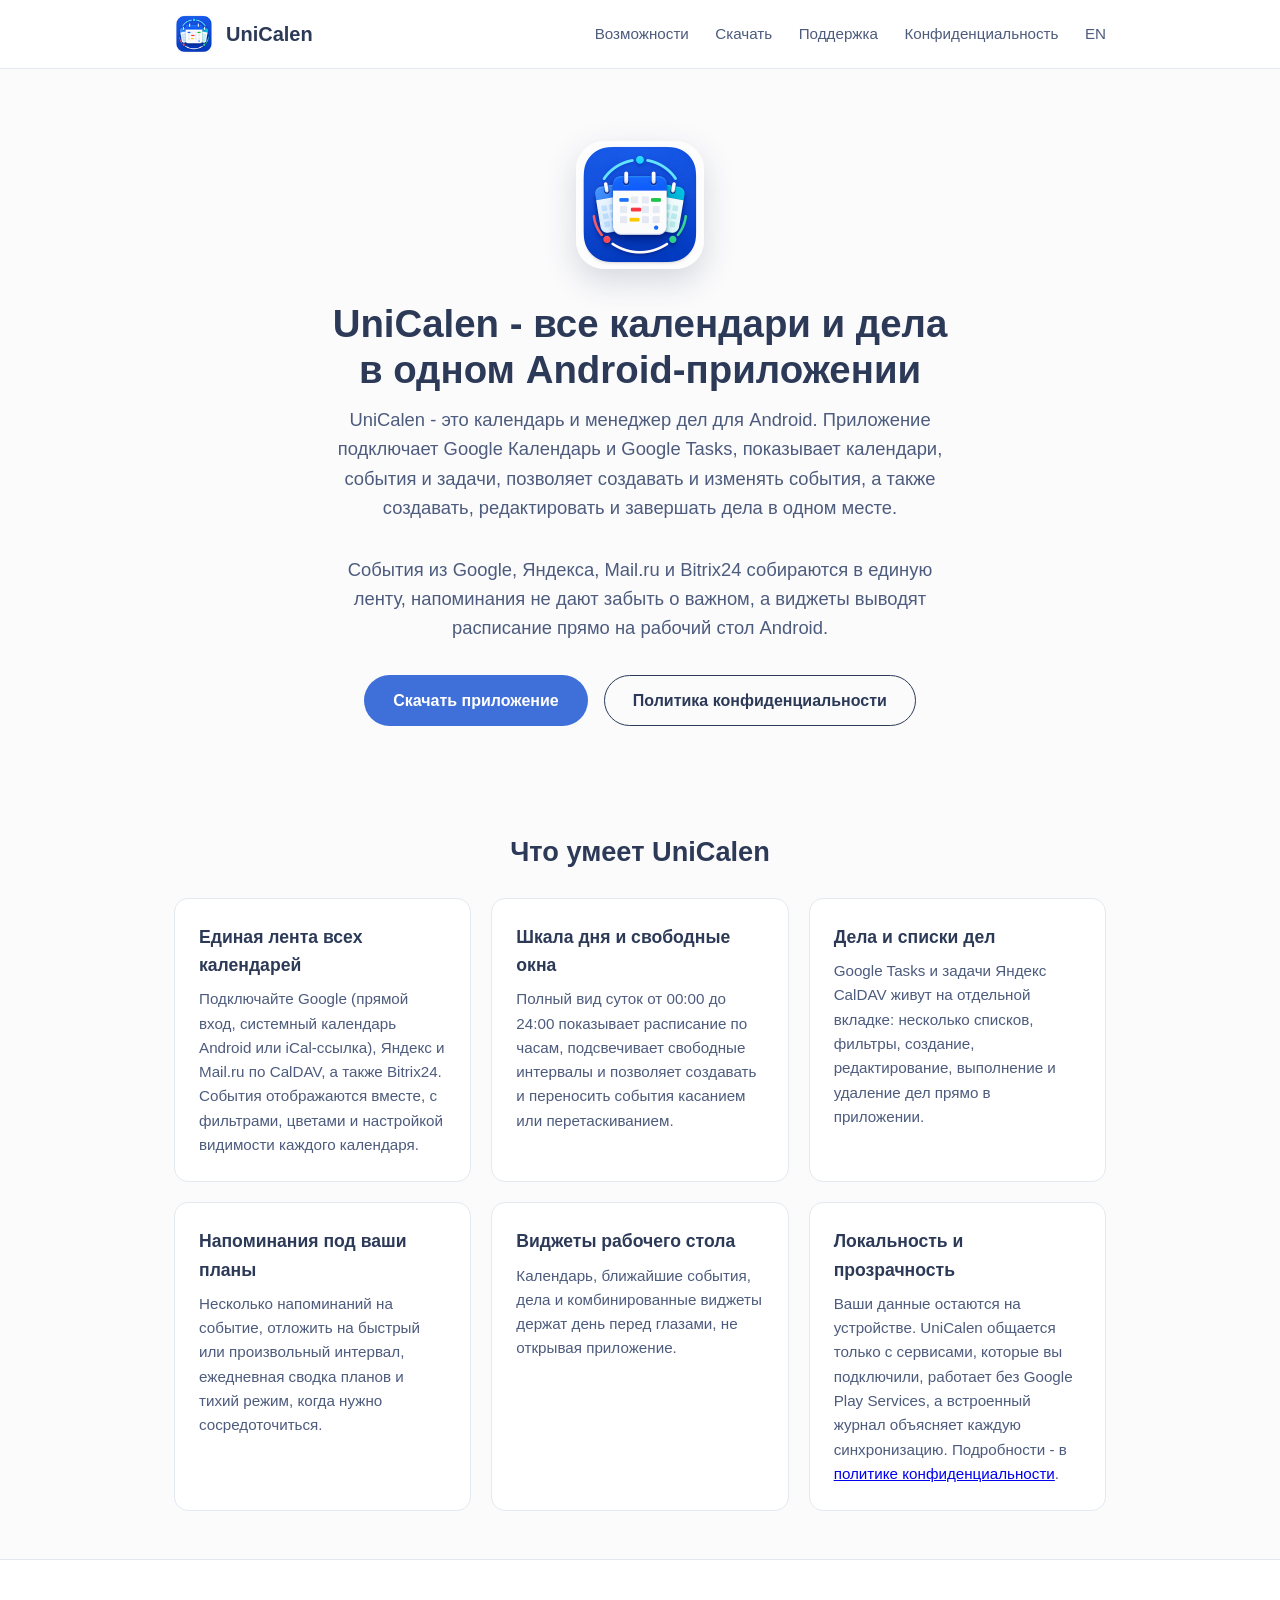
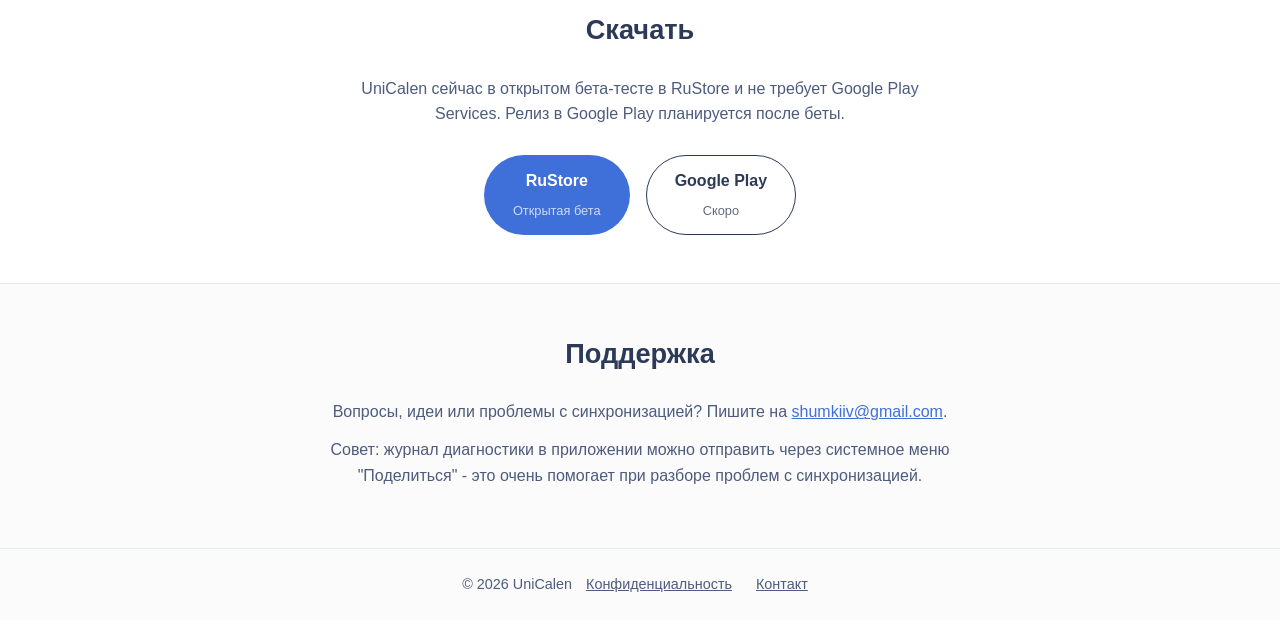
==== ru/index.html @ 754065c7 "Add Russian version with browser-language redirect and language switcher" ====
<!DOCTYPE html>
<html lang="ru">
<head>
  <meta charset="UTF-8">
  <meta name="viewport" content="width=device-width, initial-scale=1.0">
  <title>UniCalen - календарь и дела для Android в одном приложении</title>
  <meta name="description" content="UniCalen - Android-приложение календаря и дел: объединяет календари Google, Яндекса, Mail.ru и Bitrix24, Google Tasks, напоминания и виджеты рабочего стола.">
  <link rel="icon" type="image/png" href="../assets/favicon-64.png">
  <link rel="apple-touch-icon" href="../assets/apple-touch-icon.png">
  <link rel="stylesheet" href="../styles.css">
  <script>
    (function () {
      try {
        var stored = localStorage.getItem('lang');
        if (stored === 'en') {
          location.replace('../');
        }
      } catch (e) {}
    })();
  </script>
</head>
<body>
  <header class="site-header">
    <div class="container">
      <a class="brand" href="./">
        <img src="../assets/favicon-64.png" alt="Логотип UniCalen">
        UniCalen
      </a>
      <nav class="site-nav">
        <a href="#features">Возможности</a>
        <a href="#download">Скачать</a>
        <a href="#support">Поддержка</a>
        <a href="privacy.html">Конфиденциальность</a>
        <a href="../" onclick="try{localStorage.setItem('lang','en')}catch(e){}">EN</a>
      </nav>
    </div>
  </header>

  <main>
    <section class="hero">
      <div class="container">
        <img class="app-icon" src="../assets/icon-512.png" alt="Иконка UniCalen">
        <h1>UniCalen - все календари и дела<br>в одном Android-приложении</h1>
        <p class="tagline">
          UniCalen - это календарь и менеджер дел для Android. Приложение подключает
          Google Календарь и Google Tasks, показывает календари, события и задачи,
          позволяет создавать и изменять события, а также создавать, редактировать
          и завершать дела в одном месте.
        </p>
        <p class="tagline">
          События из Google, Яндекса, Mail.ru и Bitrix24 собираются в единую ленту,
          напоминания не дают забыть о важном, а виджеты выводят расписание прямо
          на рабочий стол Android.
        </p>
        <div class="button-row">
          <a class="btn btn-primary" href="#download">Скачать приложение</a>
          <a class="btn btn-secondary" href="privacy.html">Политика конфиденциальности</a>
        </div>
      </div>
    </section>

    <section id="features">
      <div class="container">
        <h2>Что умеет UniCalen</h2>
        <div class="features-grid">
          <div class="feature-card">
            <h3>Единая лента всех календарей</h3>
            <p>
              Подключайте Google (прямой вход, системный календарь Android или iCal-ссылка),
              Яндекс и Mail.ru по CalDAV, а также Bitrix24. События отображаются вместе,
              с фильтрами, цветами и настройкой видимости каждого календаря.
            </p>
          </div>
          <div class="feature-card">
            <h3>Шкала дня и свободные окна</h3>
            <p>
              Полный вид суток от 00:00 до 24:00 показывает расписание по часам,
              подсвечивает свободные интервалы и позволяет создавать и переносить
              события касанием или перетаскиванием.
            </p>
          </div>
          <div class="feature-card">
            <h3>Дела и списки дел</h3>
            <p>
              Google Tasks и задачи Яндекс CalDAV живут на отдельной вкладке: несколько
              списков, фильтры, создание, редактирование, выполнение и удаление дел
              прямо в приложении.
            </p>
          </div>
          <div class="feature-card">
            <h3>Напоминания под ваши планы</h3>
            <p>
              Несколько напоминаний на событие, отложить на быстрый или произвольный
              интервал, ежедневная сводка планов и тихий режим, когда нужно
              сосредоточиться.
            </p>
          </div>
          <div class="feature-card">
            <h3>Виджеты рабочего стола</h3>
            <p>
              Календарь, ближайшие события, дела и комбинированные виджеты держат день
              перед глазами, не открывая приложение.
            </p>
          </div>
          <div class="feature-card">
            <h3>Локальность и прозрачность</h3>
            <p>
              Ваши данные остаются на устройстве. UniCalen общается только с сервисами,
              которые вы подключили, работает без Google Play Services, а встроенный
              журнал объясняет каждую синхронизацию. Подробности - в
              <a href="privacy.html">политике конфиденциальности</a>.
            </p>
          </div>
        </div>
      </div>
    </section>

    <section id="download" class="download">
      <div class="container">
        <h2>Скачать</h2>
        <p>
          UniCalen сейчас в открытом бета-тесте в RuStore и не требует Google Play
          Services. Релиз в Google Play планируется после беты.
        </p>
        <div class="button-row">
          <span class="btn btn-primary">RuStore<span class="btn-note">Открытая бета</span></span>
          <span class="btn btn-secondary">Google Play<span class="btn-note">Скоро</span></span>
        </div>
      </div>
    </section>

    <section id="support" class="support">
      <div class="container">
        <h2>Поддержка</h2>
        <p>
          Вопросы, идеи или проблемы с синхронизацией? Пишите на
          <a href="mailto:shumkiiv@gmail.com">shumkiiv@gmail.com</a>.
        </p>
        <p>
          Совет: журнал диагностики в приложении можно отправить через системное меню
          "Поделиться" - это очень помогает при разборе проблем с синхронизацией.
        </p>
      </div>
    </section>
  </main>

  <footer class="site-footer">
    <div class="container">
      &copy; 2026 UniCalen
      <a href="privacy.html">Конфиденциальность</a>
      <a href="mailto:shumkiiv@gmail.com">Контакт</a>
    </div>
  </footer>
</body>
</html>
---- styles.css ----
:root {
  --ink: #2c3a58;
  --ink-soft: #4d5b7d;
  --accent: #3f6fd8;
  --accent-dark: #2f56ad;
  --bg: #fbfbfc;
  --card: #ffffff;
  --line: #e4e8f0;
  --radius: 14px;
}

* {
  box-sizing: border-box;
}

body {
  margin: 0;
  font-family: "Segoe UI", Roboto, "Helvetica Neue", Arial, sans-serif;
  color: var(--ink);
  background: var(--bg);
  line-height: 1.6;
}

.container {
  max-width: 980px;
  margin: 0 auto;
  padding: 0 24px;
}

/* Header */
.site-header {
  border-bottom: 1px solid var(--line);
  background: var(--card);
}

.site-header .container {
  display: flex;
  align-items: center;
  justify-content: space-between;
  padding-top: 14px;
  padding-bottom: 14px;
}

.brand {
  display: flex;
  align-items: center;
  gap: 12px;
  text-decoration: none;
  color: var(--ink);
  font-weight: 700;
  font-size: 1.25rem;
}

.brand img {
  width: 40px;
  height: 40px;
  border-radius: 10px;
}

.site-nav a {
  margin-left: 22px;
  color: var(--ink-soft);
  text-decoration: none;
  font-size: 0.95rem;
}

.site-nav a:hover {
  color: var(--accent);
}

/* Hero */
.hero {
  padding: 72px 0 56px;
  text-align: center;
}

.hero img.app-icon {
  width: 128px;
  height: 128px;
  border-radius: 28px;
  box-shadow: 0 12px 32px rgba(44, 58, 88, 0.18);
}

.hero h1 {
  margin: 24px 0 12px;
  font-size: 2.4rem;
  line-height: 1.2;
}

.hero p.tagline {
  max-width: 640px;
  margin: 0 auto 32px;
  font-size: 1.15rem;
  color: var(--ink-soft);
}

.button-row {
  display: flex;
  gap: 16px;
  justify-content: center;
  flex-wrap: wrap;
}

.btn {
  display: inline-block;
  padding: 12px 28px;
  border-radius: 999px;
  text-decoration: none;
  font-weight: 600;
  font-size: 1rem;
  border: 1px solid transparent;
}

.btn-primary {
  background: var(--accent);
  color: #fff;
}

.btn-primary:hover {
  background: var(--accent-dark);
}

.btn-secondary {
  border-color: var(--ink);
  color: var(--ink);
  background: transparent;
}

.btn-secondary:hover {
  background: var(--ink);
  color: #fff;
}

.btn-note {
  display: block;
  margin-top: 8px;
  font-size: 0.8rem;
  font-weight: 400;
  opacity: 0.75;
}

/* Sections */
section {
  padding: 48px 0;
}

section h2 {
  font-size: 1.7rem;
  margin: 0 0 24px;
  text-align: center;
}

.features-grid {
  display: grid;
  grid-template-columns: repeat(auto-fit, minmax(280px, 1fr));
  gap: 20px;
}

.feature-card {
  background: var(--card);
  border: 1px solid var(--line);
  border-radius: var(--radius);
  padding: 24px;
}

.feature-card h3 {
  margin: 0 0 8px;
  font-size: 1.1rem;
}

.feature-card p {
  margin: 0;
  color: var(--ink-soft);
  font-size: 0.95rem;
}

.download {
  background: var(--card);
  border-top: 1px solid var(--line);
  border-bottom: 1px solid var(--line);
  text-align: center;
}

.download p {
  color: var(--ink-soft);
  max-width: 620px;
  margin: 0 auto 28px;
}

.support {
  text-align: center;
}

.support p {
  color: var(--ink-soft);
  max-width: 620px;
  margin: 0 auto 12px;
}

.support a {
  color: var(--accent);
}

/* Footer */
.site-footer {
  border-top: 1px solid var(--line);
  padding: 24px 0;
  text-align: center;
  color: var(--ink-soft);
  font-size: 0.9rem;
}

.site-footer a {
  color: var(--ink-soft);
  margin: 0 10px;
}

/* Privacy page */
.legal {
  max-width: 760px;
  margin: 0 auto;
  padding: 48px 24px 72px;
}

.legal h1 {
  font-size: 2rem;
  margin-bottom: 4px;
}

.legal .updated {
  color: var(--ink-soft);
  font-size: 0.9rem;
  margin-bottom: 32px;
}

.legal h2 {
  font-size: 1.25rem;
  margin-top: 36px;
}

.legal p,
.legal li {
  color: var(--ink-soft);
}

.legal a {
  color: var(--accent);
}

@media (max-width: 600px) {
  .hero h1 {
    font-size: 1.8rem;
  }

  .site-nav a {
    margin-left: 14px;
    font-size: 0.85rem;
  }
}
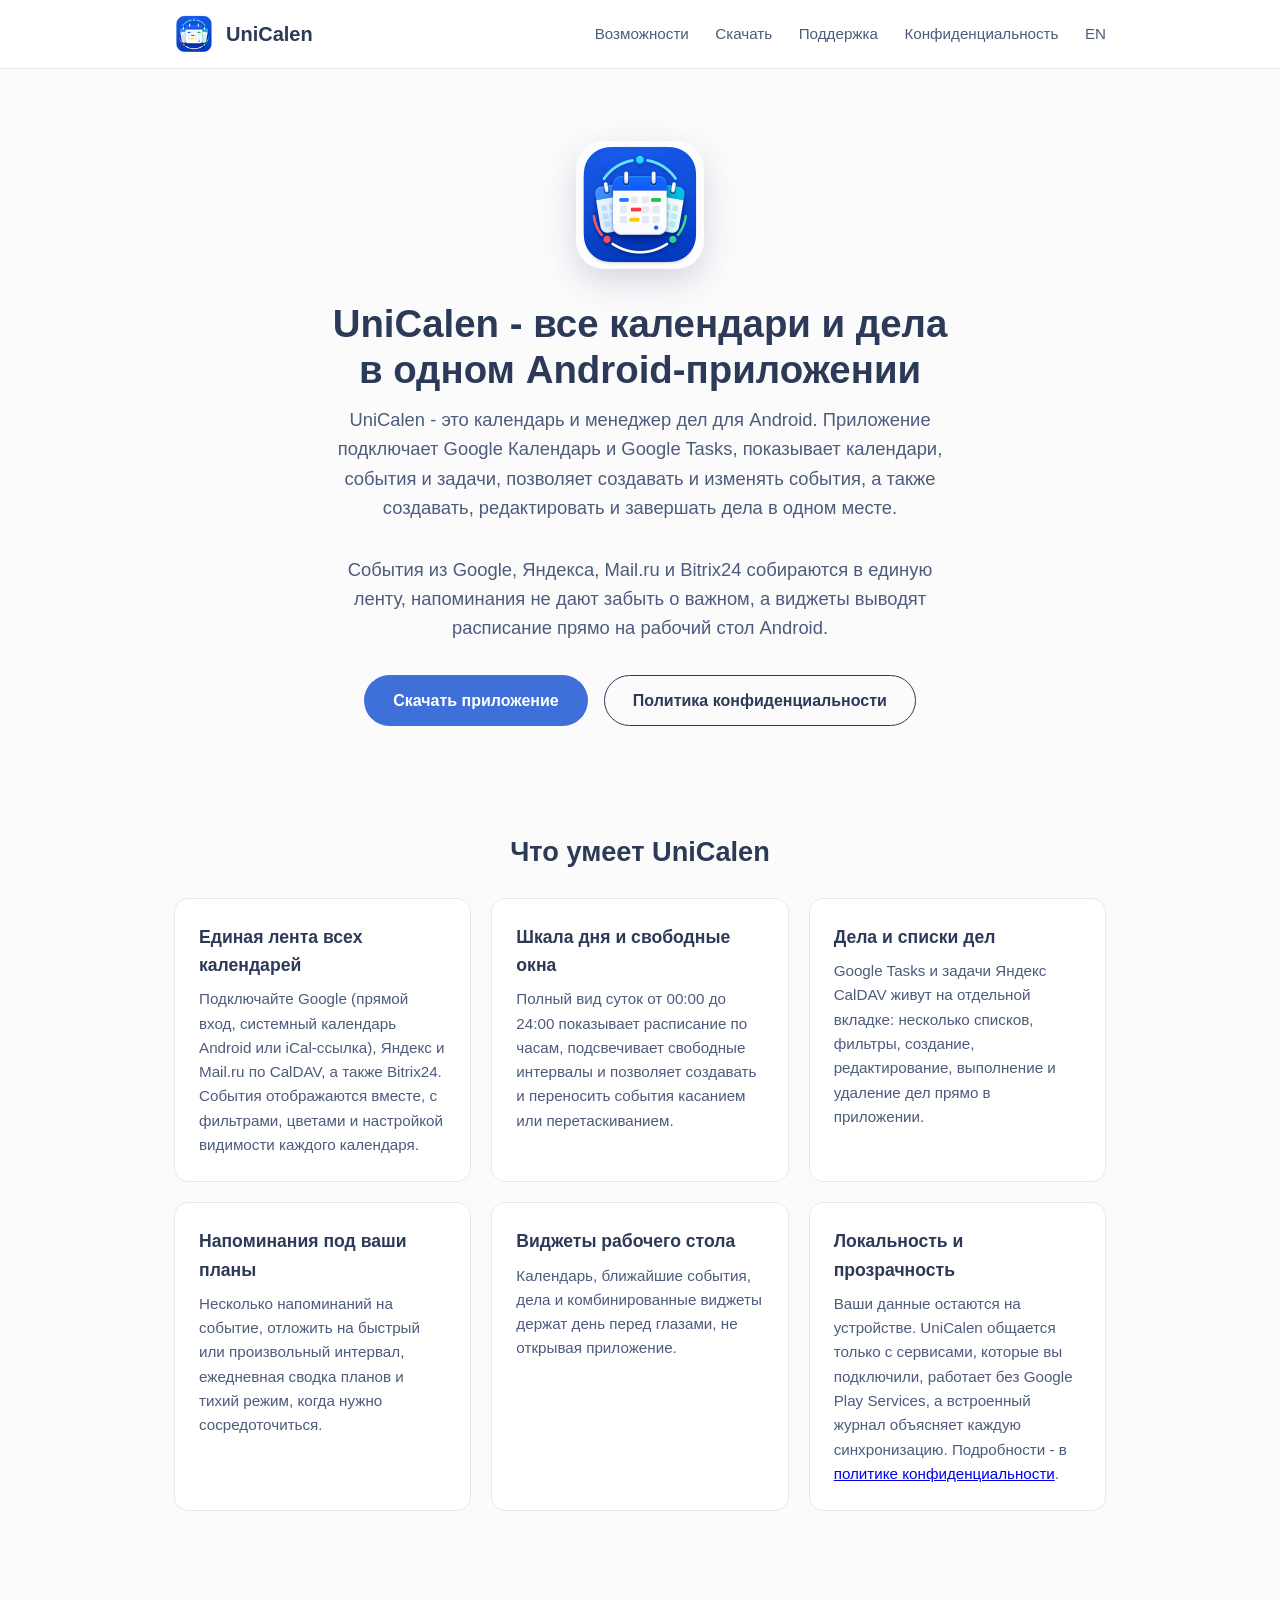
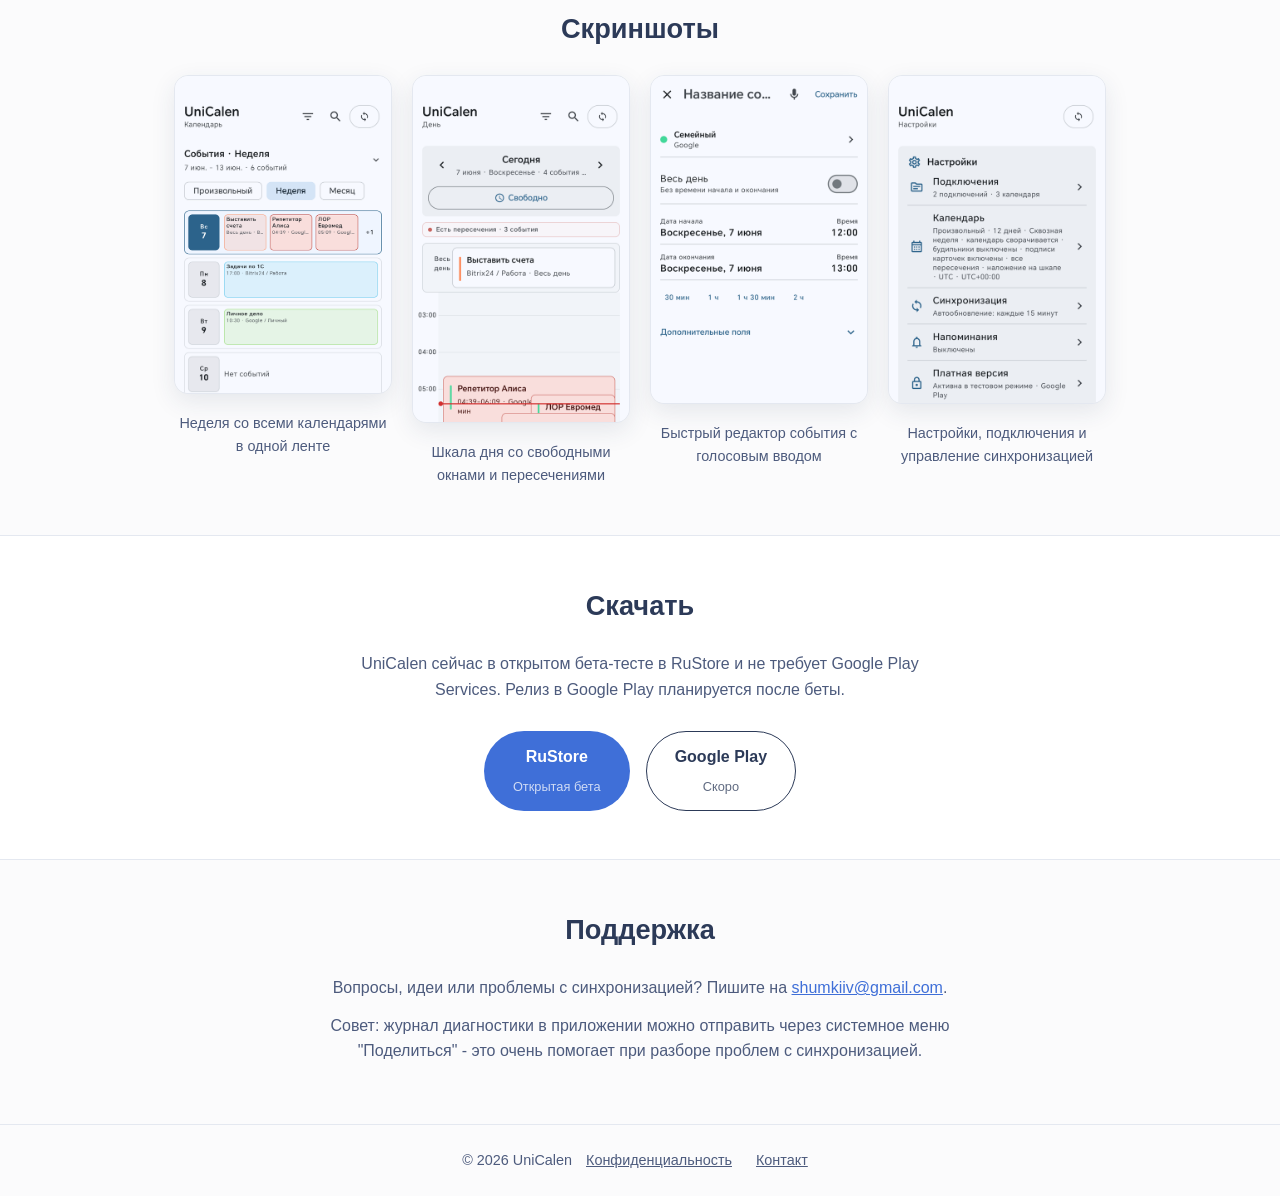
==== commit 635e7f7a: "Add app screenshots section to landing pages" ====
--- a/ru/index.html
+++ b/ru/index.html
@@ -115,6 +115,30 @@
       </div>
     </section>
 
+    <section id="screenshots">
+      <div class="container">
+        <h2>Скриншоты</h2>
+        <div class="screenshots-grid">
+          <div class="screenshot-card">
+            <img src="../assets/screenshots/week.png" alt="UniCalen: неделя с событиями из всех подключенных календарей" loading="lazy">
+            <p>Неделя со всеми календарями в одной ленте</p>
+          </div>
+          <div class="screenshot-card">
+            <img src="../assets/screenshots/day.png" alt="UniCalen: шкала дня со свободными окнами" loading="lazy">
+            <p>Шкала дня со свободными окнами и пересечениями</p>
+          </div>
+          <div class="screenshot-card">
+            <img src="../assets/screenshots/event-form.png" alt="UniCalen: редактор события" loading="lazy">
+            <p>Быстрый редактор события с голосовым вводом</p>
+          </div>
+          <div class="screenshot-card">
+            <img src="../assets/screenshots/settings.png" alt="UniCalen: настройки и подключения" loading="lazy">
+            <p>Настройки, подключения и управление синхронизацией</p>
+          </div>
+        </div>
+      </div>
+    </section>
+
     <section id="download" class="download">
       <div class="container">
         <h2>Скачать</h2>
--- a/styles.css
+++ b/styles.css
@@ -181,6 +181,31 @@
   text-align: center;
 }
 
+/* Screenshots */
+.screenshots-grid {
+  display: grid;
+  grid-template-columns: repeat(auto-fit, minmax(200px, 1fr));
+  gap: 20px;
+}
+
+.screenshot-card {
+  text-align: center;
+}
+
+.screenshot-card img {
+  width: 100%;
+  border-radius: var(--radius);
+  border: 1px solid var(--line);
+  box-shadow: 0 8px 24px rgba(44, 58, 88, 0.1);
+  background: var(--card);
+}
+
+.screenshot-card p {
+  margin: 10px 0 0;
+  color: var(--ink-soft);
+  font-size: 0.9rem;
+}
+
 .download p {
   color: var(--ink-soft);
   max-width: 620px;
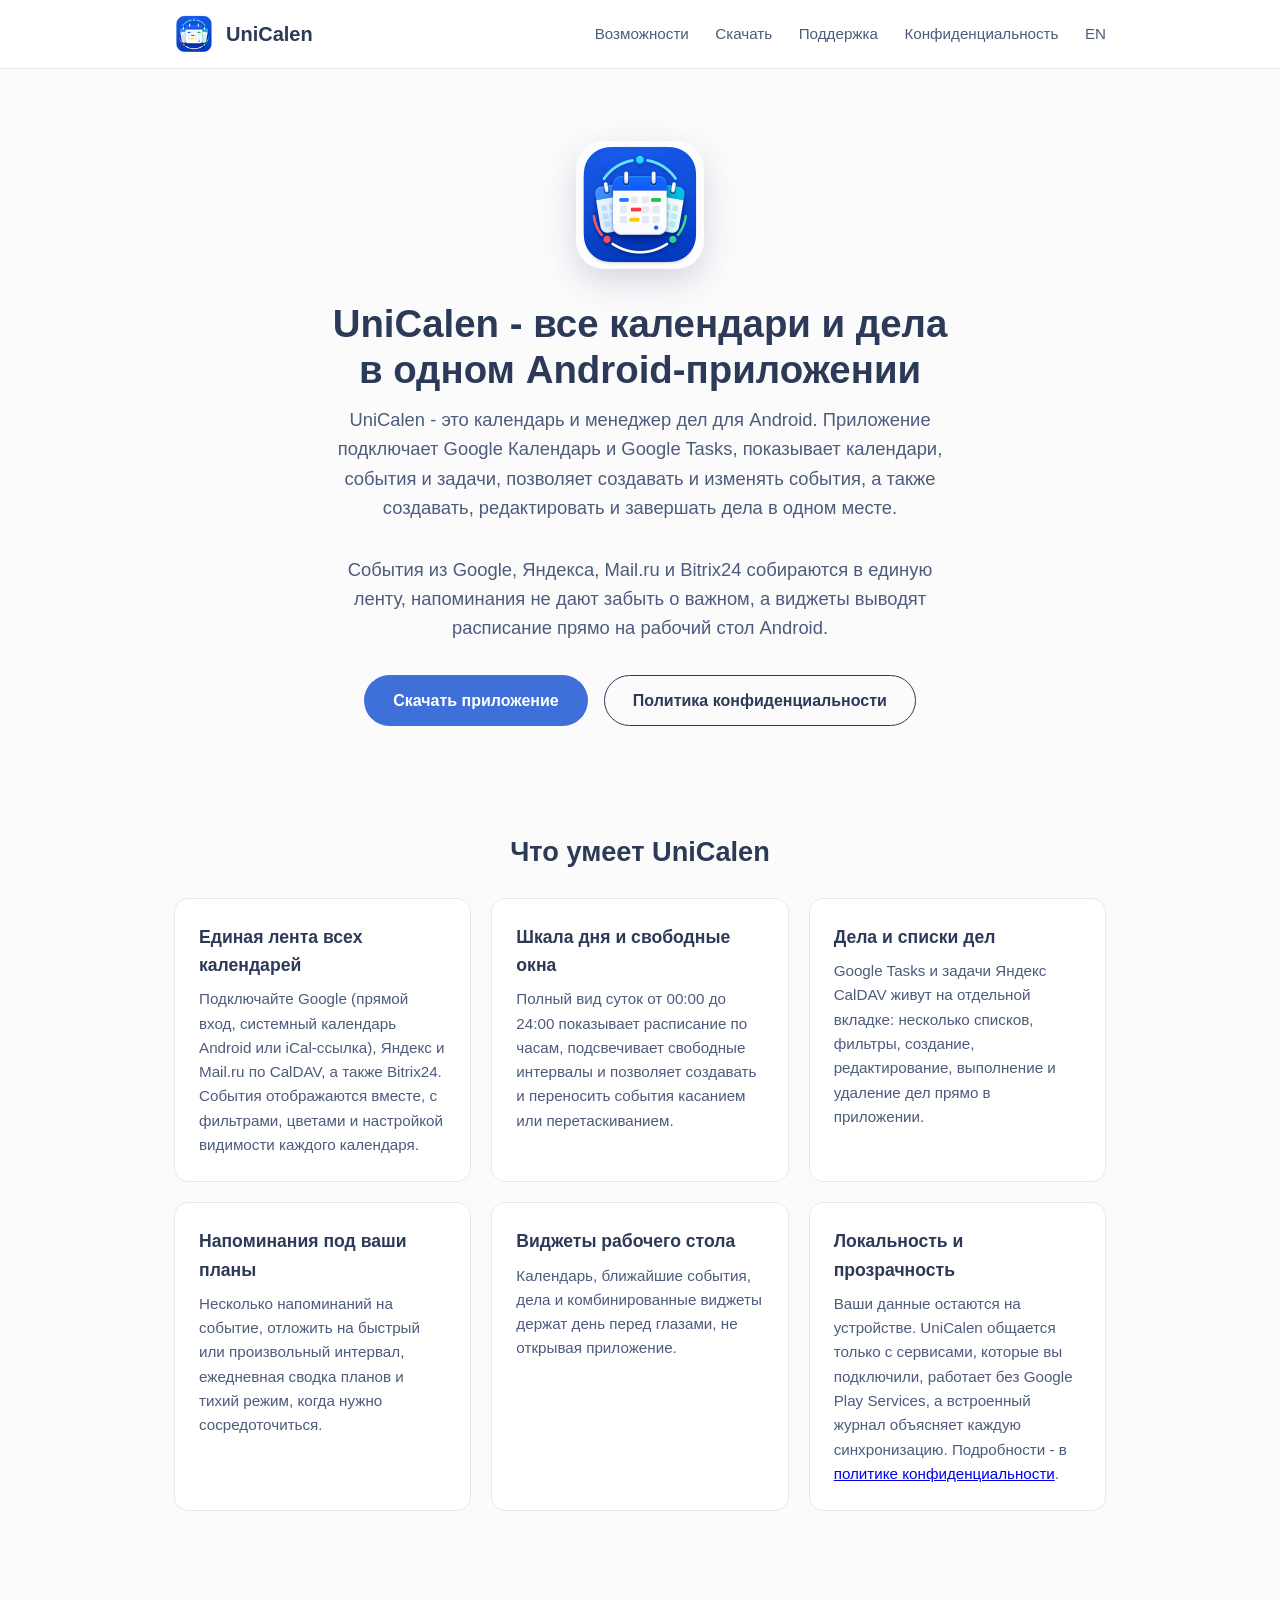
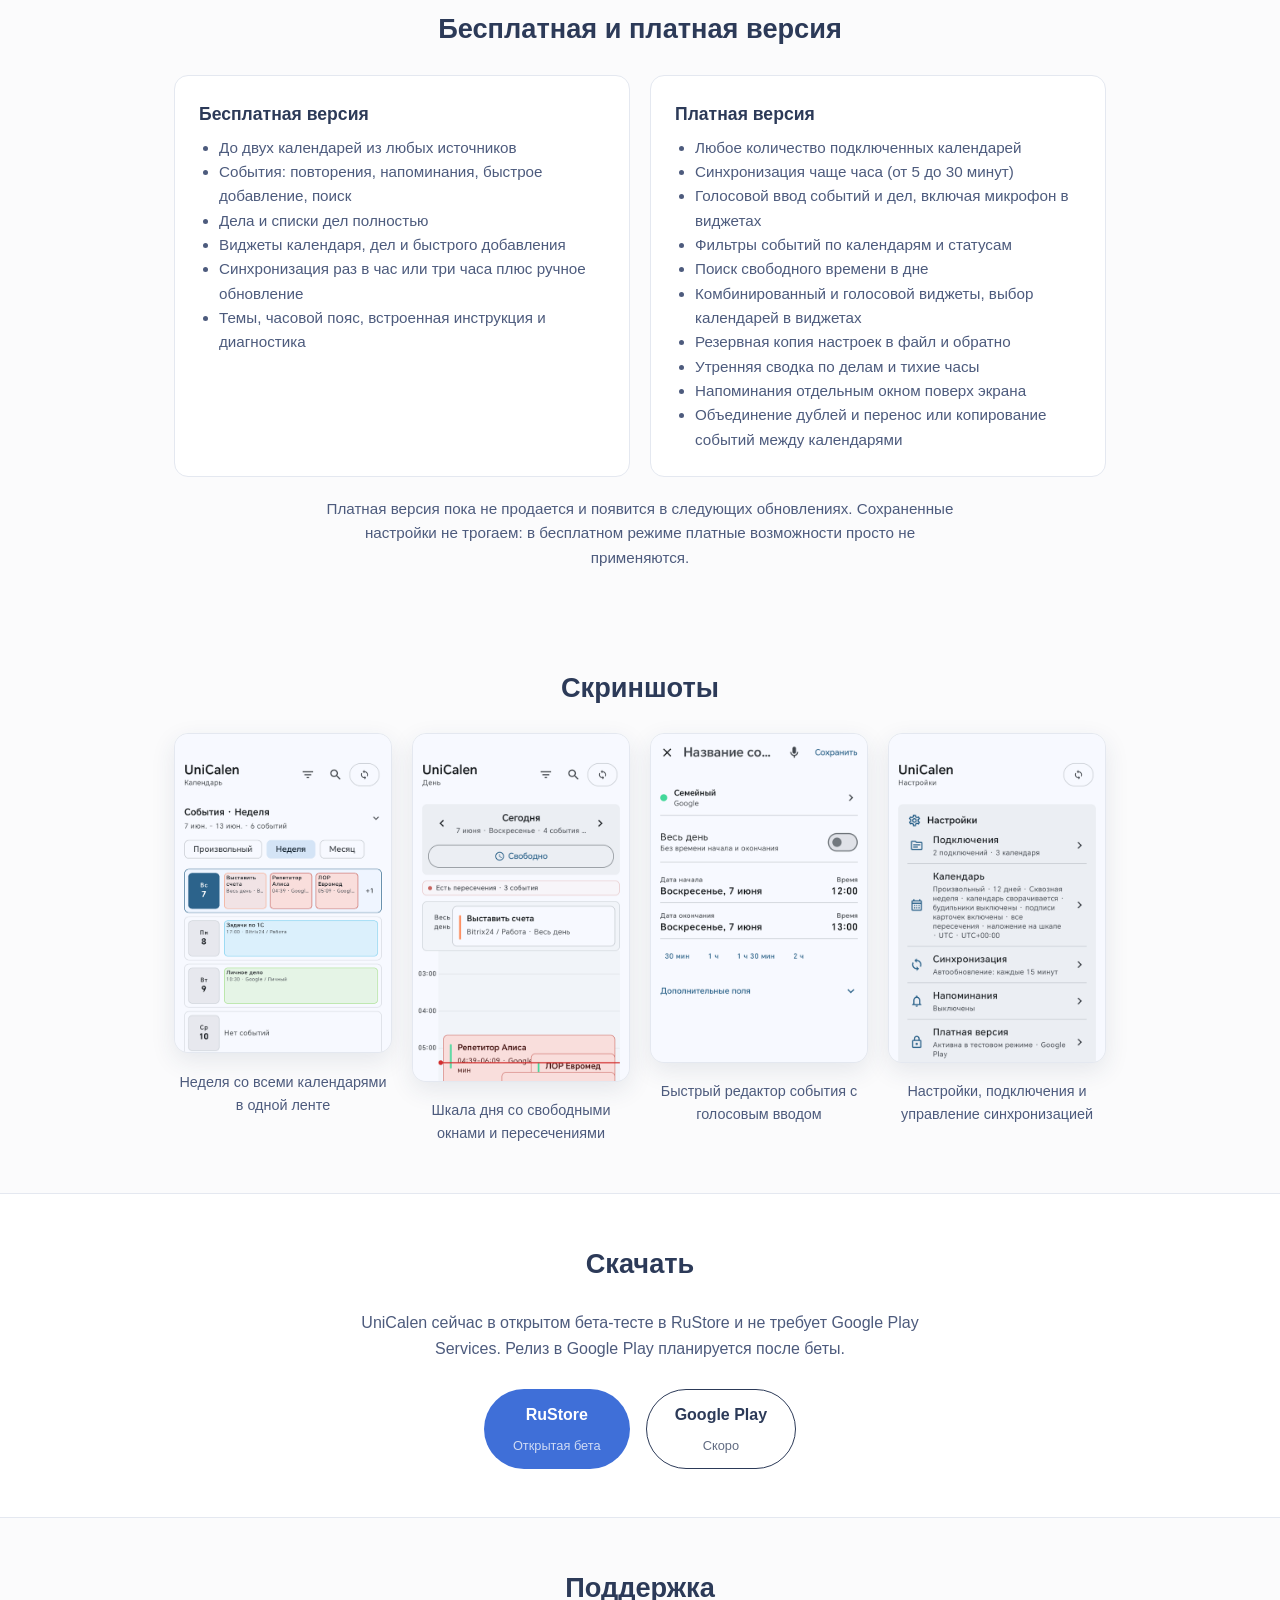
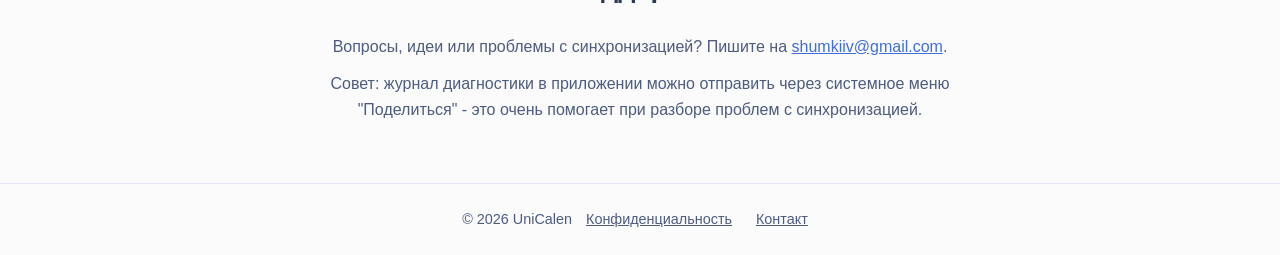
==== commit 04588e11: "Add free and paid version plans section" ====
--- a/ru/index.html
+++ b/ru/index.html
@@ -115,6 +115,44 @@
       </div>
     </section>
 
+    <section id="plans">
+      <div class="container">
+        <h2>Бесплатная и платная версия</h2>
+        <div class="features-grid">
+          <div class="feature-card">
+            <h3>Бесплатная версия</h3>
+            <ul>
+              <li>До двух календарей из любых источников</li>
+              <li>События: повторения, напоминания, быстрое добавление, поиск</li>
+              <li>Дела и списки дел полностью</li>
+              <li>Виджеты календаря, дел и быстрого добавления</li>
+              <li>Синхронизация раз в час или три часа плюс ручное обновление</li>
+              <li>Темы, часовой пояс, встроенная инструкция и диагностика</li>
+            </ul>
+          </div>
+          <div class="feature-card">
+            <h3>Платная версия</h3>
+            <ul>
+              <li>Любое количество подключенных календарей</li>
+              <li>Синхронизация чаще часа (от 5 до 30 минут)</li>
+              <li>Голосовой ввод событий и дел, включая микрофон в виджетах</li>
+              <li>Фильтры событий по календарям и статусам</li>
+              <li>Поиск свободного времени в дне</li>
+              <li>Комбинированный и голосовой виджеты, выбор календарей в виджетах</li>
+              <li>Резервная копия настроек в файл и обратно</li>
+              <li>Утренняя сводка по делам и тихие часы</li>
+              <li>Напоминания отдельным окном поверх экрана</li>
+              <li>Объединение дублей и перенос или копирование событий между календарями</li>
+            </ul>
+          </div>
+        </div>
+        <p class="plans-note">
+          Платная версия пока не продается и появится в следующих обновлениях. Сохраненные
+          настройки не трогаем: в бесплатном режиме платные возможности просто не применяются.
+        </p>
+      </div>
+    </section>
+
     <section id="screenshots">
       <div class="container">
         <h2>Скриншоты</h2>
--- a/styles.css
+++ b/styles.css
@@ -174,6 +174,21 @@
   font-size: 0.95rem;
 }
 
+.feature-card ul {
+  margin: 0;
+  padding-left: 20px;
+  color: var(--ink-soft);
+  font-size: 0.95rem;
+}
+
+.plans-note {
+  margin: 20px auto 0;
+  max-width: 640px;
+  text-align: center;
+  color: var(--ink-soft);
+  font-size: 0.95rem;
+}
+
 .download {
   background: var(--card);
   border-top: 1px solid var(--line);
